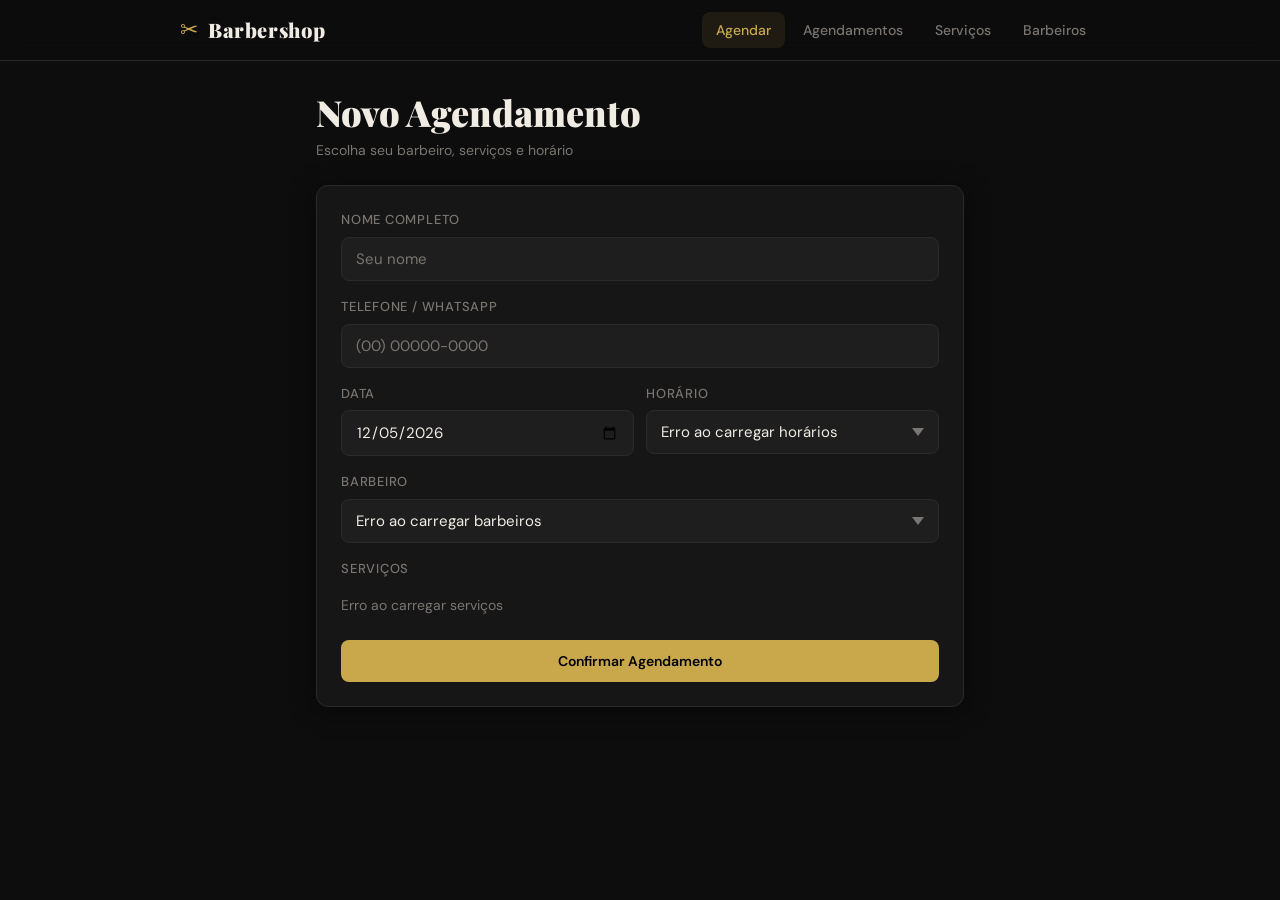
==== src/main/resources/static/index.html @ 6a34d0ed "Front-end / Config" ====
<!DOCTYPE html>
<html lang="pt-BR">
<head>
  <meta charset="UTF-8" />
  <meta name="viewport" content="width=device-width, initial-scale=1.0" />
  <title>Barbearia — Sistema de Agendamento</title>
  <link rel="preconnect" href="https://fonts.googleapis.com" />
  <link href="https://fonts.googleapis.com/css2?family=Playfair+Display:wght@700;900&family=DM+Sans:wght@300;400;500&display=swap" rel="stylesheet" />
  <link rel="stylesheet" href="style.css" />
</head>
<body>

  <!-- NAV -->
  <header class="header">
    <div class="header-inner">
      <div class="logo">
        <span class="logo-icon">✂</span>
        <span class="logo-text">Barbershop</span>
      </div>
      <nav class="nav" id="nav">
        <a href="#" class="nav-link active" data-page="agendar">Agendar</a>
        <a href="#" class="nav-link" data-page="agendamentos">Agendamentos</a>
        <a href="#" class="nav-link" data-page="servicos">Serviços</a>
        <a href="#" class="nav-link" data-page="barbeiros">Barbeiros</a>
      </nav>
      <button class="hamburger" id="hamburger" aria-label="Menu">
        <span></span><span></span><span></span>
      </button>
    </div>
  </header>

  <main class="main">

    <!-- ===== PAGE: AGENDAR ===== -->
    <section class="page active" id="page-agendar">
      <div class="page-header">
        <h1>Novo Agendamento</h1>
        <p>Escolha seu barbeiro, serviços e horário</p>
      </div>

      <form class="form-card" id="form-agendamento" novalidate>

        <div class="form-group">
          <label>Nome completo</label>
          <input type="text" id="nomeCliente" placeholder="Seu nome" required />
        </div>

        <div class="form-group">
          <label>Telefone / WhatsApp</label>
          <input type="tel" id="telefoneCliente" placeholder="(00) 00000-0000" required />
        </div>

        <div class="form-row">
          <div class="form-group">
            <label>Data</label>
            <input type="date" id="data" required />
          </div>
          <div class="form-group">
            <label>Horário</label>
            <select id="horario" required>
              <option value="">Selecione a data primeiro</option>
            </select>
          </div>
        </div>

        <div class="form-group">
          <label>Barbeiro</label>
          <select id="barbeiroId" required>
            <option value="">Carregando...</option>
          </select>
        </div>

        <div class="form-group">
          <label>Serviços</label>
          <div class="servicos-grid" id="servicos-grid">
            <p class="loading-txt">Carregando serviços...</p>
          </div>
        </div>

        <div class="resumo" id="resumo" style="display:none">
          <h3>Resumo</h3>
          <div class="resumo-items" id="resumo-items"></div>
          <div class="resumo-total" id="resumo-total"></div>
        </div>

        <button type="submit" class="btn btn-primary btn-full">
          Confirmar Agendamento
        </button>
      </form>
    </section>

    <!-- ===== PAGE: AGENDAMENTOS ===== -->
    <section class="page" id="page-agendamentos">
      <div class="page-header">
        <h1>Agendamentos</h1>
        <p>Todos os agendamentos cadastrados</p>
      </div>
      <div class="toolbar">
        <button class="btn btn-sm" id="btn-refresh-agend">↻ Atualizar</button>
      </div>
      <div id="lista-agendamentos" class="card-list">
        <p class="loading-txt">Carregando...</p>
      </div>
    </section>

    <!-- ===== PAGE: SERVIÇOS ===== -->
    <section class="page" id="page-servicos">
      <div class="page-header">
        <h1>Serviços</h1>
        <p>Gerencie os serviços oferecidos</p>
      </div>
      <div class="toolbar">
        <button class="btn btn-primary btn-sm" id="btn-novo-servico">+ Novo Serviço</button>
      </div>

      <div class="form-card collapsible" id="form-servico-wrap" style="display:none">
        <h2 id="form-servico-title">Novo Serviço</h2>
        <div class="form-row">
          <div class="form-group">
            <label>Nome</label>
            <input type="text" id="s-nome" placeholder="Ex: Corte Degradê" />
          </div>
          <div class="form-group">
            <label>Preço (R$)</label>
            <input type="number" id="s-preco" placeholder="35.00" step="0.01" min="0" />
          </div>
        </div>
        <div class="form-row">
          <div class="form-group">
            <label>Duração (min)</label>
            <input type="number" id="s-duracao" placeholder="30" min="1" />
          </div>
          <div class="form-group">
            <label>Descrição</label>
            <input type="text" id="s-descricao" placeholder="Descrição opcional" />
          </div>
        </div>
        <div class="form-actions">
          <button class="btn btn-primary" id="btn-salvar-servico">Salvar</button>
          <button class="btn btn-ghost" id="btn-cancelar-servico">Cancelar</button>
        </div>
        <input type="hidden" id="s-id" />
      </div>

      <div id="lista-servicos" class="card-list">
        <p class="loading-txt">Carregando...</p>
      </div>
    </section>

    <!-- ===== PAGE: BARBEIROS ===== -->
    <section class="page" id="page-barbeiros">
      <div class="page-header">
        <h1>Barbeiros</h1>
        <p>Gerencie a equipe</p>
      </div>
      <div class="toolbar">
        <button class="btn btn-primary btn-sm" id="btn-novo-barbeiro">+ Novo Barbeiro</button>
      </div>

      <div class="form-card collapsible" id="form-barbeiro-wrap" style="display:none">
        <h2 id="form-barbeiro-title">Novo Barbeiro</h2>
        <div class="form-row">
          <div class="form-group">
            <label>Nome</label>
            <input type="text" id="b-nome" placeholder="Nome completo" />
          </div>
          <div class="form-group">
            <label>Telefone</label>
            <input type="tel" id="b-telefone" placeholder="(00) 00000-0000" />
          </div>
        </div>
        <div class="form-group">
          <label>E-mail</label>
          <input type="email" id="b-email" placeholder="email@exemplo.com" />
        </div>
        <div class="form-actions">
          <button class="btn btn-primary" id="btn-salvar-barbeiro">Salvar</button>
          <button class="btn btn-ghost" id="btn-cancelar-barbeiro">Cancelar</button>
        </div>
        <input type="hidden" id="b-id" />
      </div>

      <div id="lista-barbeiros" class="card-list">
        <p class="loading-txt">Carregando...</p>
      </div>
    </section>

  </main>

  <div class="toast" id="toast"></div>

  <div class="modal-overlay" id="modal-overlay" style="display:none">
    <div class="modal">
      <p id="modal-msg">Confirmar exclusão?</p>
      <div class="modal-actions">
        <button class="btn btn-danger" id="modal-confirm">Excluir</button>
        <button class="btn btn-ghost" id="modal-cancel">Cancelar</button>
      </div>
    </div>
  </div>

  <script src="app.js"></script>
</body>
</html>
---- src/main/resources/static/style.css ----
*, *::before, *::after { box-sizing: border-box; margin: 0; padding: 0; }

:root {
  --bg:        #0d0d0d;
  --surface:   #161616;
  --surface2:  #1e1e1e;
  --border:    #2a2a2a;
  --gold:      #c9a84c;
  --gold-dim:  #8a6e2e;
  --text:      #f0ece4;
  --muted:     #7a7570;
  --danger:    #c0392b;
  --success:   #27ae60;
  --radius:    12px;
  --shadow:    0 4px 24px rgba(0,0,0,.5);
}

html { scroll-behavior: smooth; }

body {
  background: var(--bg);
  color: var(--text);
  font-family: 'DM Sans', sans-serif;
  font-size: 15px;
  line-height: 1.6;
  min-height: 100vh;
}

.header {
  position: sticky;
  top: 0;
  z-index: 100;
  background: rgba(13,13,13,.92);
  backdrop-filter: blur(12px);
  border-bottom: 1px solid var(--border);
}

.header-inner {
  max-width: 960px;
  margin: 0 auto;
  padding: 0 20px;
  height: 60px;
  display: flex;
  align-items: center;
  justify-content: space-between;
  gap: 16px;
}

.logo { display: flex; align-items: center; gap: 10px; white-space: nowrap; }
.logo-icon { font-size: 22px; color: var(--gold); }
.logo-text {
  font-family: 'Playfair Display', serif;
  font-size: 20px;
  font-weight: 900;
  letter-spacing: 0.03em;
  color: var(--text);
}

.nav { display: flex; gap: 4px; }

.nav-link {
  text-decoration: none;
  padding: 7px 14px;
  border-radius: 8px;
  color: var(--muted);
  font-size: 14px;
  font-weight: 500;
  transition: color .2s, background .2s;
}

.nav-link:hover { color: var(--text); background: var(--surface2); }
.nav-link.active { color: var(--gold); background: rgba(201,168,76,.1); }

.hamburger {
  display: none;
  flex-direction: column;
  gap: 5px;
  background: none;
  border: none;
  cursor: pointer;
  padding: 6px;
}

.hamburger span {
  display: block;
  width: 22px;
  height: 2px;
  background: var(--text);
  border-radius: 2px;
  transition: transform .25s, opacity .25s;
}

@media (max-width: 640px) {
  .hamburger { display: flex; }

  .nav {
    position: fixed;
    top: 60px;
    left: 0;
    right: 0;
    background: var(--surface);
    border-bottom: 1px solid var(--border);
    flex-direction: column;
    padding: 12px 16px 16px;
    gap: 2px;
    transform: translateY(-110%);
    transition: transform .3s ease;
    z-index: 99;
  }

  .nav.open { transform: translateY(0); }
  .nav-link { padding: 12px 14px; font-size: 15px; border-radius: var(--radius); }
}

.main {
  max-width: 680px;
  margin: 0 auto;
  padding: 32px 16px 80px;
}

.page { display: none; }
.page.active { display: block; }

.page-header { margin-bottom: 24px; }

.page-header h1 {
  font-family: 'Playfair Display', serif;
  font-size: clamp(26px, 6vw, 36px);
  font-weight: 900;
  color: var(--text);
  line-height: 1.1;
}

.page-header p { color: var(--muted); margin-top: 6px; font-size: 14px; }

.toolbar { display: flex; justify-content: flex-end; margin-bottom: 16px; }

.form-card {
  background: var(--surface);
  border: 1px solid var(--border);
  border-radius: var(--radius);
  padding: 24px;
  margin-bottom: 24px;
  box-shadow: var(--shadow);
}

.form-card h2 {
  font-family: 'Playfair Display', serif;
  font-size: 18px;
  font-weight: 700;
  margin-bottom: 20px;
  color: var(--gold);
}

.form-group { display: flex; flex-direction: column; gap: 6px; margin-bottom: 16px; }

.form-row { display: grid; grid-template-columns: 1fr 1fr; gap: 12px; }

@media (max-width: 480px) { .form-row { grid-template-columns: 1fr; } }

label {
  font-size: 13px;
  font-weight: 500;
  color: var(--muted);
  text-transform: uppercase;
  letter-spacing: 0.06em;
}

input[type="text"],
input[type="tel"],
input[type="email"],
input[type="date"],
input[type="number"],
select {
  background: var(--surface2);
  border: 1px solid var(--border);
  border-radius: 8px;
  padding: 11px 14px;
  color: var(--text);
  font-family: inherit;
  font-size: 15px;
  transition: border-color .2s, box-shadow .2s;
  width: 100%;
  -webkit-appearance: none;
  appearance: none;
}

input:focus, select:focus {
  outline: none;
  border-color: var(--gold);
  box-shadow: 0 0 0 3px rgba(201,168,76,.15);
}

input::placeholder { color: var(--muted); }

select {
  background-image: url("data:image/svg+xml,%3Csvg xmlns='http://www.w3.org/2000/svg' width='12' height='8' viewBox='0 0 12 8'%3E%3Cpath fill='%237a7570' d='M6 8L0 0h12z'/%3E%3C/svg%3E");
  background-repeat: no-repeat;
  background-position: right 14px center;
  padding-right: 36px;
}

.servicos-grid {
  display: grid;
  grid-template-columns: repeat(auto-fill, minmax(160px, 1fr));
  gap: 10px;
}

.servico-card-check {
  border: 1.5px solid var(--border);
  border-radius: 10px;
  padding: 12px;
  cursor: pointer;
  transition: border-color .2s, background .2s;
  position: relative;
  user-select: none;
}

.servico-card-check input[type="checkbox"] { position: absolute; opacity: 0; width: 0; height: 0; }
.servico-card-check:hover { border-color: var(--gold-dim); }
.servico-card-check.checked { border-color: var(--gold); background: rgba(201,168,76,.08); }
.servico-card-check .sc-nome { font-weight: 500; font-size: 14px; margin-bottom: 4px; }
.servico-card-check .sc-preco { color: var(--gold); font-size: 13px; }
.servico-card-check .sc-duracao { color: var(--muted); font-size: 12px; }

.check-mark {
  position: absolute;
  top: 8px;
  right: 8px;
  width: 18px;
  height: 18px;
  border-radius: 50%;
  border: 1.5px solid var(--border);
  display: flex;
  align-items: center;
  justify-content: center;
  font-size: 10px;
  transition: background .2s, border-color .2s;
}

.checked .check-mark { background: var(--gold); border-color: var(--gold); color: #000; }

.resumo {
  background: var(--surface2);
  border: 1px solid var(--border);
  border-radius: 10px;
  padding: 16px;
  margin: 8px 0 20px;
}

.resumo h3 { font-size: 13px; text-transform: uppercase; letter-spacing: .08em; color: var(--muted); margin-bottom: 12px; }

.resumo-item { display: flex; justify-content: space-between; font-size: 14px; padding: 4px 0; border-bottom: 1px solid var(--border); }

.resumo-total { margin-top: 10px; font-weight: 600; font-size: 16px; color: var(--gold); text-align: right; }

.btn {
  display: inline-flex;
  align-items: center;
  justify-content: center;
  gap: 6px;
  padding: 11px 20px;
  border-radius: 8px;
  font-family: inherit;
  font-size: 14px;
  font-weight: 500;
  cursor: pointer;
  transition: opacity .2s, transform .1s;
  border: 1.5px solid transparent;
  text-decoration: none;
  white-space: nowrap;
}

.btn:active { transform: scale(.97); }
.btn:disabled { opacity: .45; cursor: not-allowed; transform: none !important; }
.btn-primary { background: var(--gold); color: #000; font-weight: 600; }
.btn-primary:hover:not(:disabled) { opacity: .88; }
.btn-ghost { background: transparent; border-color: var(--border); color: var(--muted); }
.btn-ghost:hover { color: var(--text); border-color: var(--muted); }
.btn-danger { background: var(--danger); color: #fff; }
.btn-icon { background: transparent; border: none; color: var(--muted); padding: 6px 8px; font-size: 15px; }
.btn-icon:hover { color: var(--text); }
.btn-icon.del:hover { color: var(--danger); }
.btn-full { width: 100%; }
.btn-sm { padding: 8px 14px; font-size: 13px; }

.card-list { display: flex; flex-direction: column; gap: 12px; }

.item-card {
  background: var(--surface);
  border: 1px solid var(--border);
  border-radius: var(--radius);
  padding: 16px 20px;
  display: flex;
  align-items: center;
  gap: 16px;
  animation: fadeUp .3s ease both;
}

@keyframes fadeUp {
  from { opacity: 0; transform: translateY(8px); }
  to   { opacity: 1; transform: none; }
}

.item-card-body { flex: 1; min-width: 0; }
.item-card-title { font-weight: 600; font-size: 15px; margin-bottom: 4px; white-space: nowrap; overflow: hidden; text-overflow: ellipsis; }
.item-card-sub { font-size: 13px; color: var(--muted); }
.item-card-actions { display: flex; gap: 2px; flex-shrink: 0; }

.badge {
  display: inline-block;
  background: rgba(201,168,76,.12);
  color: var(--gold);
  font-size: 12px;
  font-weight: 600;
  padding: 3px 10px;
  border-radius: 20px;
  margin-top: 4px;
}

.form-actions { display: flex; gap: 10px; margin-top: 20px; flex-wrap: wrap; }

.toast {
  position: fixed;
  bottom: 24px;
  left: 50%;
  transform: translateX(-50%) translateY(80px);
  background: var(--surface);
  border: 1px solid var(--border);
  color: var(--text);
  padding: 12px 22px;
  border-radius: 40px;
  font-size: 14px;
  font-weight: 500;
  box-shadow: var(--shadow);
  opacity: 0;
  transition: transform .3s ease, opacity .3s ease;
  z-index: 500;
  pointer-events: none;
  white-space: nowrap;
  max-width: calc(100vw - 32px);
}

.toast.show { opacity: 1; transform: translateX(-50%) translateY(0); }
.toast.success { border-color: var(--success); color: var(--success); }
.toast.error   { border-color: var(--danger);  color: #e74c3c; }

.modal-overlay {
  position: fixed;
  inset: 0;
  background: rgba(0,0,0,.7);
  z-index: 200;
  display: flex;
  align-items: center;
  justify-content: center;
  padding: 16px;
}

.modal {
  background: var(--surface);
  border: 1px solid var(--border);
  border-radius: var(--radius);
  padding: 28px;
  max-width: 360px;
  width: 100%;
  box-shadow: var(--shadow);
}

.modal p { font-size: 16px; margin-bottom: 20px; color: var(--text); }
.modal-actions { display: flex; gap: 10px; }

.loading-txt { color: var(--muted); font-size: 14px; padding: 8px 0; }

.empty-state { text-align: center; padding: 48px 0; color: var(--muted); }
.empty-state .empty-icon { font-size: 36px; margin-bottom: 12px; }
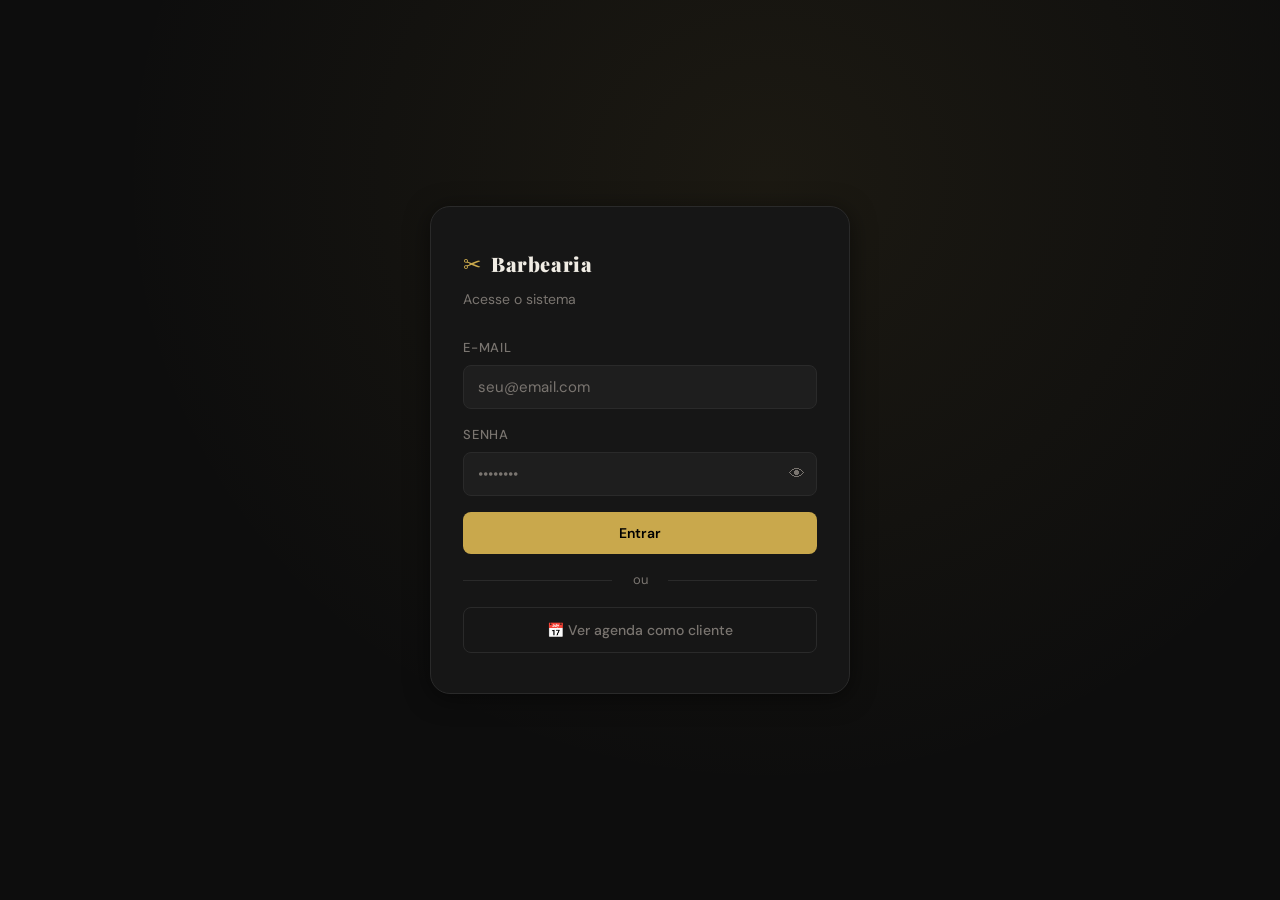
==== commit e92dd933: "Ajustes" ====
--- a/src/main/resources/static/index.html
+++ b/src/main/resources/static/index.html
@@ -3,202 +3,42 @@
 <head>
   <meta charset="UTF-8" />
   <meta name="viewport" content="width=device-width, initial-scale=1.0" />
-  <title>Barbearia — Sistema de Agendamento</title>
+  <title>Barbearia — Login</title>
   <link rel="preconnect" href="https://fonts.googleapis.com" />
   <link href="https://fonts.googleapis.com/css2?family=Playfair+Display:wght@700;900&family=DM+Sans:wght@300;400;500&display=swap" rel="stylesheet" />
   <link rel="stylesheet" href="style.css" />
 </head>
-<body>
+<body class="login-body">
 
-  <!-- NAV -->
-  <header class="header">
-    <div class="header-inner">
-      <div class="logo">
+  <div class="login-wrap">
+    <div class="login-card">
+      <div class="login-logo">
         <span class="logo-icon">✂</span>
-        <span class="logo-text">Barbershop</span>
+        <span class="logo-text">Barbearia</span>
       </div>
-      <nav class="nav" id="nav">
-        <a href="#" class="nav-link active" data-page="agendar">Agendar</a>
-        <a href="#" class="nav-link" data-page="agendamentos">Agendamentos</a>
-        <a href="#" class="nav-link" data-page="servicos">Serviços</a>
-        <a href="#" class="nav-link" data-page="barbeiros">Barbeiros</a>
-      </nav>
-      <button class="hamburger" id="hamburger" aria-label="Menu">
-        <span></span><span></span><span></span>
-      </button>
-    </div>
-  </header>
+      <p class="login-sub">Acesse o sistema</p>
 
-  <main class="main">
-
-    <!-- ===== PAGE: AGENDAR ===== -->
-    <section class="page active" id="page-agendar">
-      <div class="page-header">
-        <h1>Novo Agendamento</h1>
-        <p>Escolha seu barbeiro, serviços e horário</p>
+      <div class="form-group">
+        <label>E-mail</label>
+        <input type="email" id="login-email" placeholder="seu@email.com" />
+      </div>
+      <div class="form-group">
+        <label>Senha</label>
+        <div class="input-pw">
+          <input type="password" id="login-senha" placeholder="••••••••" />
+          <button class="pw-toggle" id="pw-toggle" type="button">👁</button>
+        </div>
       </div>
 
-      <form class="form-card" id="form-agendamento" novalidate>
+      <button class="btn btn-primary btn-full" id="btn-login">Entrar</button>
 
-        <div class="form-group">
-          <label>Nome completo</label>
-          <input type="text" id="nomeCliente" placeholder="Seu nome" required />
-        </div>
+      <div class="login-divider">ou</div>
 
-        <div class="form-group">
-          <label>Telefone / WhatsApp</label>
-          <input type="tel" id="telefoneCliente" placeholder="(00) 00000-0000" required />
-        </div>
-
-        <div class="form-row">
-          <div class="form-group">
-            <label>Data</label>
-            <input type="date" id="data" required />
-          </div>
-          <div class="form-group">
-            <label>Horário</label>
-            <select id="horario" required>
-              <option value="">Selecione a data primeiro</option>
-            </select>
-          </div>
-        </div>
-
-        <div class="form-group">
-          <label>Barbeiro</label>
-          <select id="barbeiroId" required>
-            <option value="">Carregando...</option>
-          </select>
-        </div>
-
-        <div class="form-group">
-          <label>Serviços</label>
-          <div class="servicos-grid" id="servicos-grid">
-            <p class="loading-txt">Carregando serviços...</p>
-          </div>
-        </div>
-
-        <div class="resumo" id="resumo" style="display:none">
-          <h3>Resumo</h3>
-          <div class="resumo-items" id="resumo-items"></div>
-          <div class="resumo-total" id="resumo-total"></div>
-        </div>
-
-        <button type="submit" class="btn btn-primary btn-full">
-          Confirmar Agendamento
-        </button>
-      </form>
-    </section>
-
-    <!-- ===== PAGE: AGENDAMENTOS ===== -->
-    <section class="page" id="page-agendamentos">
-      <div class="page-header">
-        <h1>Agendamentos</h1>
-        <p>Todos os agendamentos cadastrados</p>
-      </div>
-      <div class="toolbar">
-        <button class="btn btn-sm" id="btn-refresh-agend">↻ Atualizar</button>
-      </div>
-      <div id="lista-agendamentos" class="card-list">
-        <p class="loading-txt">Carregando...</p>
-      </div>
-    </section>
-
-    <!-- ===== PAGE: SERVIÇOS ===== -->
-    <section class="page" id="page-servicos">
-      <div class="page-header">
-        <h1>Serviços</h1>
-        <p>Gerencie os serviços oferecidos</p>
-      </div>
-      <div class="toolbar">
-        <button class="btn btn-primary btn-sm" id="btn-novo-servico">+ Novo Serviço</button>
-      </div>
-
-      <div class="form-card collapsible" id="form-servico-wrap" style="display:none">
-        <h2 id="form-servico-title">Novo Serviço</h2>
-        <div class="form-row">
-          <div class="form-group">
-            <label>Nome</label>
-            <input type="text" id="s-nome" placeholder="Ex: Corte Degradê" />
-          </div>
-          <div class="form-group">
-            <label>Preço (R$)</label>
-            <input type="number" id="s-preco" placeholder="35.00" step="0.01" min="0" />
-          </div>
-        </div>
-        <div class="form-row">
-          <div class="form-group">
-            <label>Duração (min)</label>
-            <input type="number" id="s-duracao" placeholder="30" min="1" />
-          </div>
-          <div class="form-group">
-            <label>Descrição</label>
-            <input type="text" id="s-descricao" placeholder="Descrição opcional" />
-          </div>
-        </div>
-        <div class="form-actions">
-          <button class="btn btn-primary" id="btn-salvar-servico">Salvar</button>
-          <button class="btn btn-ghost" id="btn-cancelar-servico">Cancelar</button>
-        </div>
-        <input type="hidden" id="s-id" />
-      </div>
-
-      <div id="lista-servicos" class="card-list">
-        <p class="loading-txt">Carregando...</p>
-      </div>
-    </section>
-
-    <!-- ===== PAGE: BARBEIROS ===== -->
-    <section class="page" id="page-barbeiros">
-      <div class="page-header">
-        <h1>Barbeiros</h1>
-        <p>Gerencie a equipe</p>
-      </div>
-      <div class="toolbar">
-        <button class="btn btn-primary btn-sm" id="btn-novo-barbeiro">+ Novo Barbeiro</button>
-      </div>
-
-      <div class="form-card collapsible" id="form-barbeiro-wrap" style="display:none">
-        <h2 id="form-barbeiro-title">Novo Barbeiro</h2>
-        <div class="form-row">
-          <div class="form-group">
-            <label>Nome</label>
-            <input type="text" id="b-nome" placeholder="Nome completo" />
-          </div>
-          <div class="form-group">
-            <label>Telefone</label>
-            <input type="tel" id="b-telefone" placeholder="(00) 00000-0000" />
-          </div>
-        </div>
-        <div class="form-group">
-          <label>E-mail</label>
-          <input type="email" id="b-email" placeholder="email@exemplo.com" />
-        </div>
-        <div class="form-actions">
-          <button class="btn btn-primary" id="btn-salvar-barbeiro">Salvar</button>
-          <button class="btn btn-ghost" id="btn-cancelar-barbeiro">Cancelar</button>
-        </div>
-        <input type="hidden" id="b-id" />
-      </div>
-
-      <div id="lista-barbeiros" class="card-list">
-        <p class="loading-txt">Carregando...</p>
-      </div>
-    </section>
-
-  </main>
-
-  <div class="toast" id="toast"></div>
-
-  <div class="modal-overlay" id="modal-overlay" style="display:none">
-    <div class="modal">
-      <p id="modal-msg">Confirmar exclusão?</p>
-      <div class="modal-actions">
-        <button class="btn btn-danger" id="modal-confirm">Excluir</button>
-        <button class="btn btn-ghost" id="modal-cancel">Cancelar</button>
-      </div>
+      <a href="cliente.html" class="btn btn-ghost btn-full">📅 Ver agenda como cliente</a>
     </div>
   </div>
 
-  <script src="app.js"></script>
+  <div class="toast" id="toast"></div>
+  <script src="auth.js"></script>
 </body>
-</html>+</html>
--- a/src/main/resources/static/style.css
+++ b/src/main/resources/static/style.css
@@ -1,18 +1,19 @@
+/* ========= RESET & BASE ========= */
 *, *::before, *::after { box-sizing: border-box; margin: 0; padding: 0; }
 
 :root {
-  --bg:        #0d0d0d;
-  --surface:   #161616;
-  --surface2:  #1e1e1e;
-  --border:    #2a2a2a;
-  --gold:      #c9a84c;
-  --gold-dim:  #8a6e2e;
-  --text:      #f0ece4;
-  --muted:     #7a7570;
-  --danger:    #c0392b;
-  --success:   #27ae60;
-  --radius:    12px;
-  --shadow:    0 4px 24px rgba(0,0,0,.5);
+  --bg:       #0d0d0d;
+  --surface:  #161616;
+  --surface2: #1e1e1e;
+  --border:   #2a2a2a;
+  --gold:     #c9a84c;
+  --gold-dim: #8a6e2e;
+  --text:     #f0ece4;
+  --muted:    #7a7570;
+  --danger:   #c0392b;
+  --success:  #27ae60;
+  --radius:   12px;
+  --shadow:   0 4px 24px rgba(0,0,0,.5);
 }
 
 html { scroll-behavior: smooth; }
@@ -26,6 +27,76 @@
   min-height: 100vh;
 }
 
+/* ========= LOGIN PAGE ========= */
+.login-body {
+  display: flex;
+  align-items: center;
+  justify-content: center;
+  min-height: 100vh;
+  padding: 20px;
+  background: radial-gradient(ellipse at 60% 20%, rgba(201,168,76,.08) 0%, transparent 60%), var(--bg);
+}
+
+.login-wrap { width: 100%; max-width: 420px; }
+
+.login-card {
+  background: var(--surface);
+  border: 1px solid var(--border);
+  border-radius: 20px;
+  padding: 40px 32px;
+  box-shadow: var(--shadow);
+}
+
+.login-logo {
+  display: flex;
+  align-items: center;
+  gap: 10px;
+  margin-bottom: 6px;
+}
+
+.login-sub {
+  color: var(--muted);
+  font-size: 14px;
+  margin-bottom: 28px;
+}
+
+.login-divider {
+  text-align: center;
+  color: var(--muted);
+  font-size: 13px;
+  margin: 16px 0;
+  position: relative;
+}
+
+.login-divider::before, .login-divider::after {
+  content: '';
+  position: absolute;
+  top: 50%;
+  width: 42%;
+  height: 1px;
+  background: var(--border);
+}
+
+.login-divider::before { left: 0; }
+.login-divider::after  { right: 0; }
+
+.input-pw { position: relative; }
+.input-pw input { padding-right: 44px; }
+
+.pw-toggle {
+  position: absolute;
+  right: 12px;
+  top: 50%;
+  transform: translateY(-50%);
+  background: none;
+  border: none;
+  cursor: pointer;
+  font-size: 16px;
+  padding: 0;
+  color: var(--muted);
+}
+
+/* ========= HEADER ========= */
 .header {
   position: sticky;
   top: 0;
@@ -42,19 +113,37 @@
   height: 60px;
   display: flex;
   align-items: center;
-  justify-content: space-between;
   gap: 16px;
 }
 
-.logo { display: flex; align-items: center; gap: 10px; white-space: nowrap; }
+.logo {
+  display: flex;
+  align-items: center;
+  gap: 10px;
+  white-space: nowrap;
+  margin-right: auto;
+}
+
 .logo-icon { font-size: 22px; color: var(--gold); }
+
 .logo-text {
   font-family: 'Playfair Display', serif;
   font-size: 20px;
   font-weight: 900;
   letter-spacing: 0.03em;
-  color: var(--text);
-}
+}
+
+.role-badge {
+  font-size: 11px;
+  font-weight: 600;
+  padding: 2px 8px;
+  border-radius: 20px;
+  text-transform: uppercase;
+  letter-spacing: .06em;
+}
+
+.role-badge.admin   { background: rgba(201,168,76,.15); color: var(--gold); }
+.role-badge.barbeiro { background: rgba(39,174,96,.15);  color: #2ecc71; }
 
 .nav { display: flex; gap: 4px; }
 
@@ -71,6 +160,22 @@
 .nav-link:hover { color: var(--text); background: var(--surface2); }
 .nav-link.active { color: var(--gold); background: rgba(201,168,76,.1); }
 
+.header-right {
+  display: flex;
+  align-items: center;
+  gap: 10px;
+  margin-left: auto;
+}
+
+.user-name {
+  font-size: 13px;
+  color: var(--muted);
+  white-space: nowrap;
+  overflow: hidden;
+  text-overflow: ellipsis;
+  max-width: 120px;
+}
+
 .hamburger {
   display: none;
   flex-direction: column;
@@ -87,17 +192,13 @@
   height: 2px;
   background: var(--text);
   border-radius: 2px;
-  transition: transform .25s, opacity .25s;
 }
 
 @media (max-width: 640px) {
   .hamburger { display: flex; }
-
   .nav {
     position: fixed;
-    top: 60px;
-    left: 0;
-    right: 0;
+    top: 60px; left: 0; right: 0;
     background: var(--surface);
     border-bottom: 1px solid var(--border);
     flex-direction: column;
@@ -107,11 +208,12 @@
     transition: transform .3s ease;
     z-index: 99;
   }
-
   .nav.open { transform: translateY(0); }
   .nav-link { padding: 12px 14px; font-size: 15px; border-radius: var(--radius); }
-}
-
+  .user-name { display: none; }
+}
+
+/* ========= MAIN ========= */
 .main {
   max-width: 680px;
   margin: 0 auto;
@@ -127,14 +229,32 @@
   font-family: 'Playfair Display', serif;
   font-size: clamp(26px, 6vw, 36px);
   font-weight: 900;
+  line-height: 1.1;
+}
+
+.page-header p { color: var(--muted); margin-top: 6px; font-size: 14px; }
+
+.toolbar {
+  display: flex;
+  align-items: center;
+  gap: 8px;
+  justify-content: flex-end;
+  margin-bottom: 16px;
+  flex-wrap: wrap;
+}
+
+.input-inline {
+  background: var(--surface2);
+  border: 1px solid var(--border);
+  border-radius: 8px;
+  padding: 7px 12px;
   color: var(--text);
-  line-height: 1.1;
-}
-
-.page-header p { color: var(--muted); margin-top: 6px; font-size: 14px; }
-
-.toolbar { display: flex; justify-content: flex-end; margin-bottom: 16px; }
-
+  font-family: inherit;
+  font-size: 14px;
+  -webkit-appearance: none;
+}
+
+/* ========= FORM CARD ========= */
 .form-card {
   background: var(--surface);
   border: 1px solid var(--border);
@@ -153,7 +273,6 @@
 }
 
 .form-group { display: flex; flex-direction: column; gap: 6px; margin-bottom: 16px; }
-
 .form-row { display: grid; grid-template-columns: 1fr 1fr; gap: 12px; }
 
 @media (max-width: 480px) { .form-row { grid-template-columns: 1fr; } }
@@ -166,12 +285,8 @@
   letter-spacing: 0.06em;
 }
 
-input[type="text"],
-input[type="tel"],
-input[type="email"],
-input[type="date"],
-input[type="number"],
-select {
+input[type="text"], input[type="tel"], input[type="email"],
+input[type="date"], input[type="number"], input[type="password"], select {
   background: var(--surface2);
   border: 1px solid var(--border);
   border-radius: 8px;
@@ -200,6 +315,44 @@
   padding-right: 36px;
 }
 
+/* ========= BARBEIROS GRID (cliente) ========= */
+.barbeiros-grid {
+  display: grid;
+  grid-template-columns: repeat(auto-fill, minmax(140px, 1fr));
+  gap: 10px;
+}
+
+.barbeiro-card-check {
+  border: 1.5px solid var(--border);
+  border-radius: 10px;
+  padding: 14px 12px;
+  cursor: pointer;
+  text-align: center;
+  transition: border-color .2s, background .2s;
+  position: relative;
+  user-select: none;
+}
+
+.barbeiro-card-check input[type="radio"] { position: absolute; opacity: 0; width: 0; height: 0; }
+.barbeiro-card-check:hover { border-color: var(--gold-dim); }
+.barbeiro-card-check.selected { border-color: var(--gold); background: rgba(201,168,76,.08); }
+
+.bc-avatar {
+  width: 44px; height: 44px;
+  border-radius: 50%;
+  background: var(--gold-dim);
+  color: #fff;
+  font-size: 18px;
+  font-weight: 700;
+  display: flex;
+  align-items: center;
+  justify-content: center;
+  margin: 0 auto 8px;
+}
+
+.bc-nome { font-weight: 500; font-size: 14px; }
+
+/* ========= SERVIÇOS GRID ========= */
 .servicos-grid {
   display: grid;
   grid-template-columns: repeat(auto-fill, minmax(160px, 1fr));
@@ -224,22 +377,18 @@
 .servico-card-check .sc-duracao { color: var(--muted); font-size: 12px; }
 
 .check-mark {
-  position: absolute;
-  top: 8px;
-  right: 8px;
-  width: 18px;
-  height: 18px;
+  position: absolute; top: 8px; right: 8px;
+  width: 18px; height: 18px;
   border-radius: 50%;
   border: 1.5px solid var(--border);
-  display: flex;
-  align-items: center;
-  justify-content: center;
+  display: flex; align-items: center; justify-content: center;
   font-size: 10px;
   transition: background .2s, border-color .2s;
 }
 
 .checked .check-mark { background: var(--gold); border-color: var(--gold); color: #000; }
 
+/* ========= RESUMO ========= */
 .resumo {
   background: var(--surface2);
   border: 1px solid var(--border);
@@ -249,11 +398,32 @@
 }
 
 .resumo h3 { font-size: 13px; text-transform: uppercase; letter-spacing: .08em; color: var(--muted); margin-bottom: 12px; }
-
 .resumo-item { display: flex; justify-content: space-between; font-size: 14px; padding: 4px 0; border-bottom: 1px solid var(--border); }
-
 .resumo-total { margin-top: 10px; font-weight: 600; font-size: 16px; color: var(--gold); text-align: right; }
 
+/* ========= CONFIRM BOX ========= */
+.confirm-box {
+  background: var(--surface);
+  border: 1px solid var(--border);
+  border-radius: var(--radius);
+  padding: 48px 32px;
+  text-align: center;
+}
+
+.confirm-icon {
+  width: 64px; height: 64px;
+  background: var(--success);
+  border-radius: 50%;
+  color: #fff;
+  font-size: 28px;
+  display: flex; align-items: center; justify-content: center;
+  margin: 0 auto 20px;
+}
+
+.confirm-box h2 { font-family: 'Playfair Display', serif; font-size: 24px; margin-bottom: 12px; }
+.confirm-box p  { color: var(--muted); font-size: 15px; margin-bottom: 24px; }
+
+/* ========= BUTTONS ========= */
 .btn {
   display: inline-flex;
   align-items: center;
@@ -273,17 +443,18 @@
 
 .btn:active { transform: scale(.97); }
 .btn:disabled { opacity: .45; cursor: not-allowed; transform: none !important; }
-.btn-primary { background: var(--gold); color: #000; font-weight: 600; }
+.btn-primary  { background: var(--gold); color: #000; font-weight: 600; }
 .btn-primary:hover:not(:disabled) { opacity: .88; }
-.btn-ghost { background: transparent; border-color: var(--border); color: var(--muted); }
+.btn-ghost    { background: transparent; border-color: var(--border); color: var(--muted); }
 .btn-ghost:hover { color: var(--text); border-color: var(--muted); }
-.btn-danger { background: var(--danger); color: #fff; }
-.btn-icon { background: transparent; border: none; color: var(--muted); padding: 6px 8px; font-size: 15px; }
+.btn-danger   { background: var(--danger); color: #fff; }
+.btn-icon     { background: transparent; border: none; color: var(--muted); padding: 6px 8px; font-size: 15px; }
 .btn-icon:hover { color: var(--text); }
 .btn-icon.del:hover { color: var(--danger); }
 .btn-full { width: 100%; }
-.btn-sm { padding: 8px 14px; font-size: 13px; }
-
+.btn-sm   { padding: 8px 14px; font-size: 13px; }
+
+/* ========= CARD LIST ========= */
 .card-list { display: flex; flex-direction: column; gap: 12px; }
 
 .item-card {
@@ -304,7 +475,7 @@
 
 .item-card-body { flex: 1; min-width: 0; }
 .item-card-title { font-weight: 600; font-size: 15px; margin-bottom: 4px; white-space: nowrap; overflow: hidden; text-overflow: ellipsis; }
-.item-card-sub { font-size: 13px; color: var(--muted); }
+.item-card-sub   { font-size: 13px; color: var(--muted); }
 .item-card-actions { display: flex; gap: 2px; flex-shrink: 0; }
 
 .badge {
@@ -320,10 +491,10 @@
 
 .form-actions { display: flex; gap: 10px; margin-top: 20px; flex-wrap: wrap; }
 
+/* ========= TOAST ========= */
 .toast {
   position: fixed;
-  bottom: 24px;
-  left: 50%;
+  bottom: 24px; left: 50%;
   transform: translateX(-50%) translateY(80px);
   background: var(--surface);
   border: 1px solid var(--border);
@@ -341,18 +512,16 @@
   max-width: calc(100vw - 32px);
 }
 
-.toast.show { opacity: 1; transform: translateX(-50%) translateY(0); }
+.toast.show    { opacity: 1; transform: translateX(-50%) translateY(0); }
 .toast.success { border-color: var(--success); color: var(--success); }
 .toast.error   { border-color: var(--danger);  color: #e74c3c; }
 
+/* ========= MODAL ========= */
 .modal-overlay {
-  position: fixed;
-  inset: 0;
+  position: fixed; inset: 0;
   background: rgba(0,0,0,.7);
   z-index: 200;
-  display: flex;
-  align-items: center;
-  justify-content: center;
+  display: flex; align-items: center; justify-content: center;
   padding: 16px;
 }
 
@@ -361,15 +530,14 @@
   border: 1px solid var(--border);
   border-radius: var(--radius);
   padding: 28px;
-  max-width: 360px;
-  width: 100%;
+  max-width: 360px; width: 100%;
   box-shadow: var(--shadow);
 }
 
-.modal p { font-size: 16px; margin-bottom: 20px; color: var(--text); }
+.modal p { font-size: 16px; margin-bottom: 20px; }
 .modal-actions { display: flex; gap: 10px; }
 
 .loading-txt { color: var(--muted); font-size: 14px; padding: 8px 0; }
 
 .empty-state { text-align: center; padding: 48px 0; color: var(--muted); }
-.empty-state .empty-icon { font-size: 36px; margin-bottom: 12px; }+.empty-state .empty-icon { font-size: 36px; margin-bottom: 12px; }
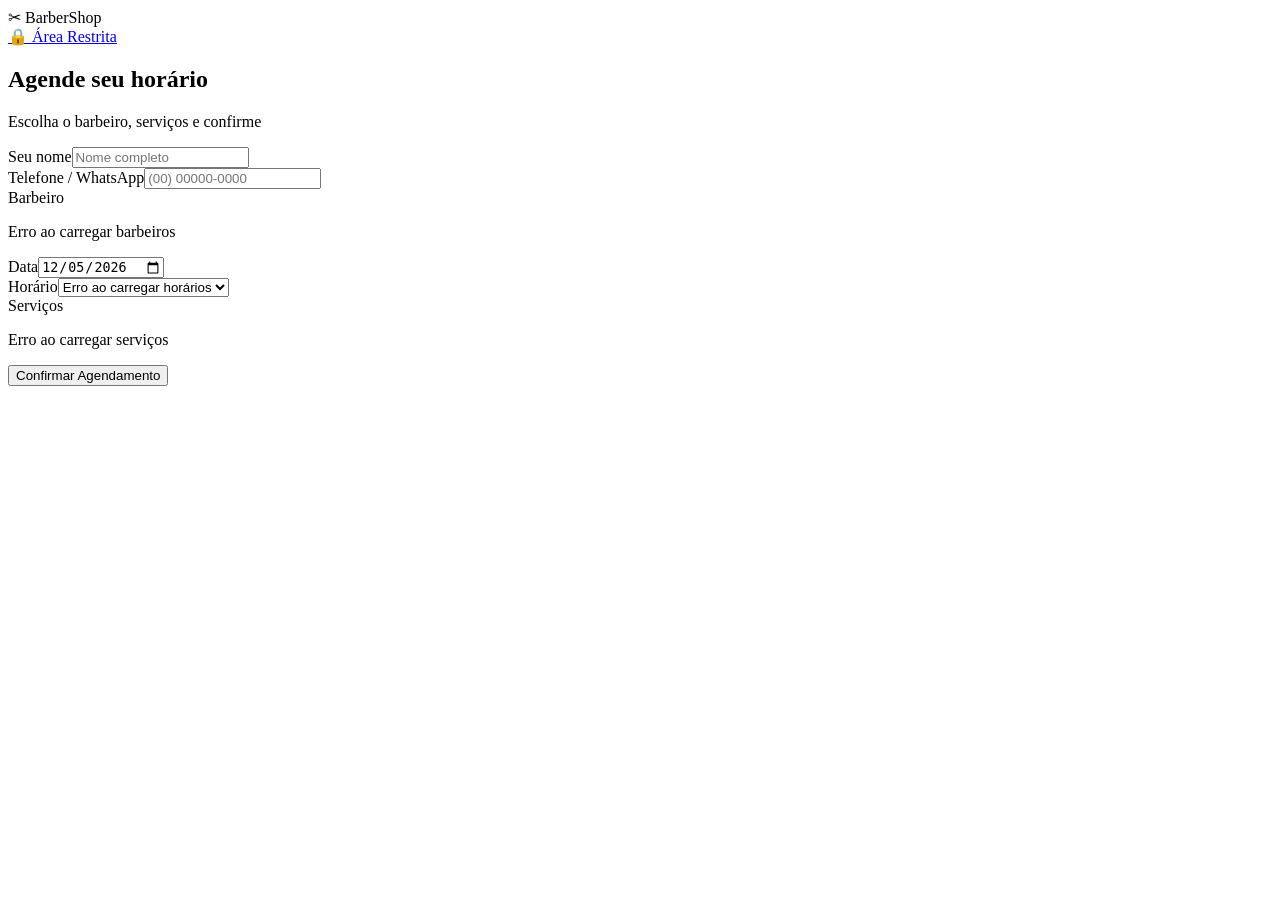
==== commit b05b2d8b: "Front Atualizado" ====
--- a/src/main/resources/static/index.html
+++ b/src/main/resources/static/index.html
@@ -3,42 +3,74 @@
 <head>
   <meta charset="UTF-8" />
   <meta name="viewport" content="width=device-width, initial-scale=1.0" />
-  <title>Barbearia — Login</title>
+  <title>Barbearia — Agendar</title>
   <link rel="preconnect" href="https://fonts.googleapis.com" />
   <link href="https://fonts.googleapis.com/css2?family=Playfair+Display:wght@700;900&family=DM+Sans:wght@300;400;500&display=swap" rel="stylesheet" />
-  <link rel="stylesheet" href="style.css" />
+  <link rel="stylesheet" href="../CSS/style.css" />
 </head>
-<body class="login-body">
+<body>
 
-  <div class="login-wrap">
-    <div class="login-card">
-      <div class="login-logo">
+  <header class="header">
+    <div class="header-inner">
+      <div class="logo">
         <span class="logo-icon">✂</span>
-        <span class="logo-text">Barbearia</span>
+        <span class="logo-text">BarberShop</span>
       </div>
-      <p class="login-sub">Acesse o sistema</p>
+      <div class="header-right">
+        <a href="HTML/login.html" class="btn btn-primary btn-sm"> 🔒 Área Restrita </a>
+      </div>
+    </div>
+  </header>
 
-      <div class="form-group">
-        <label>E-mail</label>
-        <input type="email" id="login-email" placeholder="seu@email.com" />
-      </div>
-      <div class="form-group">
-        <label>Senha</label>
-        <div class="input-pw">
-          <input type="password" id="login-senha" placeholder="••••••••" />
-          <button class="pw-toggle" id="pw-toggle" type="button">👁</button>
-        </div>
+  <main class="main">
+
+    <section id="page-cliente">
+      <div class="page-header">
+        <h1>Agende seu horário</h1>
+        <p>Escolha o barbeiro, serviços e confirme</p>
       </div>
 
-      <button class="btn btn-primary btn-full" id="btn-login">Entrar</button>
+      <form class="form-card" id="form-cliente" novalidate>
+        <div class="form-group"><label>Seu nome</label><input type="text" id="nomeCliente" placeholder="Nome completo" required /></div>
+        <div class="form-group"><label>Telefone / WhatsApp</label><input type="tel" id="telefoneCliente" placeholder="(00) 00000-0000" required /></div>
 
-      <div class="login-divider">ou</div>
+        <div class="form-group">
+          <label>Barbeiro</label>
+          <div class="barbeiros-grid" id="barbeiros-grid"><p class="loading-txt">Carregando...</p></div>
+        </div>
 
-      <a href="cliente.html" class="btn btn-ghost btn-full">📅 Ver agenda como cliente</a>
-    </div>
-  </div>
+        <div class="form-row">
+          <div class="form-group"><label>Data</label><input type="date" id="data" required /></div>
+          <div class="form-group"><label>Horário</label><select id="horario" required><option value="">Selecione a data primeiro</option></select></div>
+        </div>
+
+        <div class="form-group">
+          <label>Serviços</label>
+          <div class="servicos-grid" id="servicos-grid"><p class="loading-txt">Carregando serviços...</p></div>
+        </div>
+
+        <div class="resumo" id="resumo" style="display:none">
+          <h3>Resumo</h3>
+          <div class="resumo-items" id="resumo-items"></div>
+          <div class="resumo-total" id="resumo-total"></div>
+        </div>
+
+        <button type="submit" class="btn btn-primary btn-full">Confirmar Agendamento</button>
+      </form>
+
+      <!-- Confirmação -->
+      <div class="confirm-box" id="confirm-box" style="display:none">
+        <div class="confirm-icon">✓</div>
+        <h2>Agendamento confirmado!</h2>
+        <p id="confirm-msg"></p>
+        <button class="btn btn-primary" id="btn-novo-agend">Fazer outro agendamento</button>
+      </div>
+    </section>
+
+  </main>
 
   <div class="toast" id="toast"></div>
-  <script src="auth.js"></script>
+  <script src="JavaScript/app.js"></script>
+  <script src="JavaScript/cliente.js"></script>
 </body>
 </html>
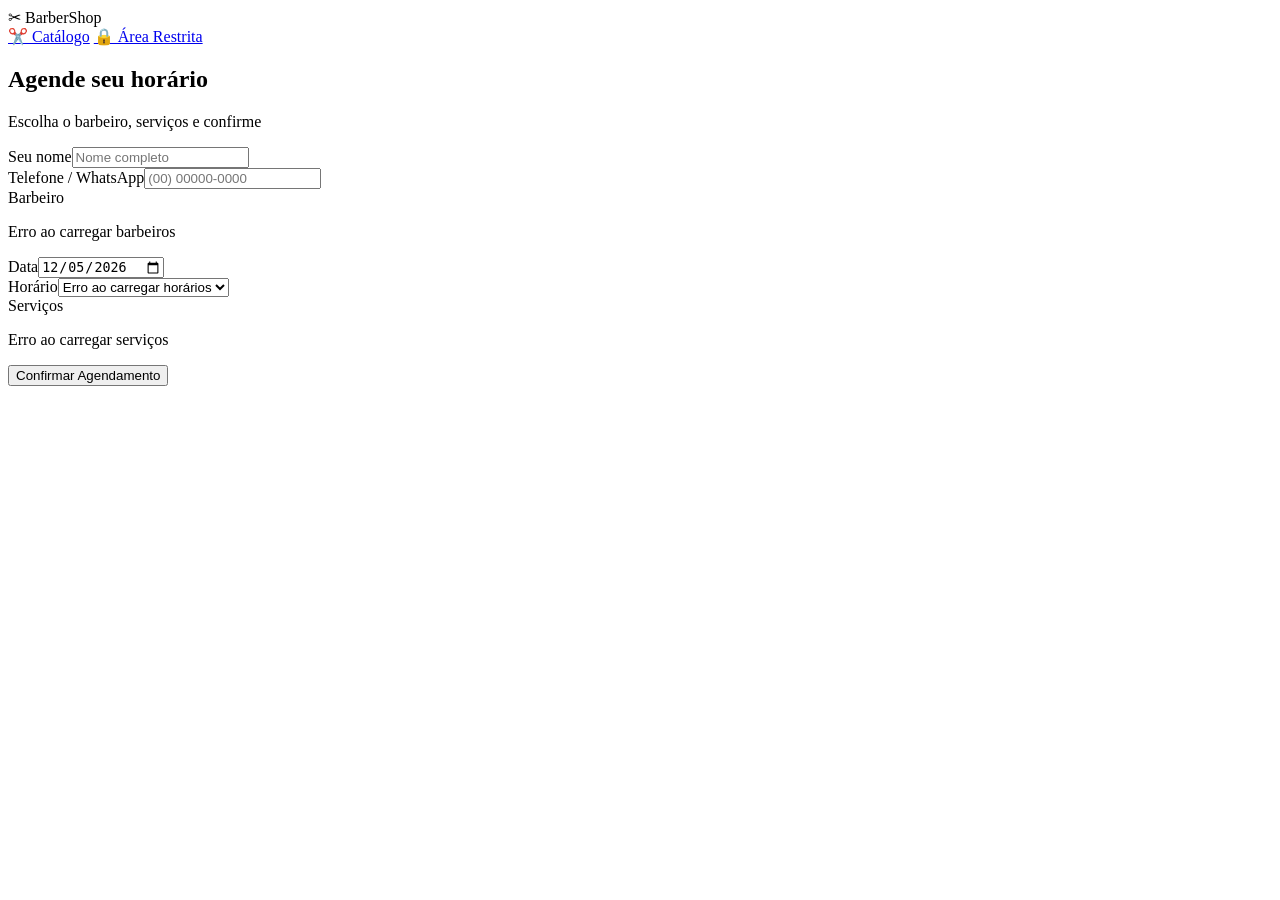
==== commit 687d7904: "Tela de catálogo" ====
--- a/src/main/resources/static/index.html
+++ b/src/main/resources/static/index.html
@@ -17,6 +17,7 @@
         <span class="logo-text">BarberShop</span>
       </div>
       <div class="header-right">
+        <a href="HTML/catalogo.html" class="btn btn-ghost btn-sm">✂️ Catálogo</a>
         <a href="HTML/login.html" class="btn btn-primary btn-sm"> 🔒 Área Restrita </a>
       </div>
     </div>
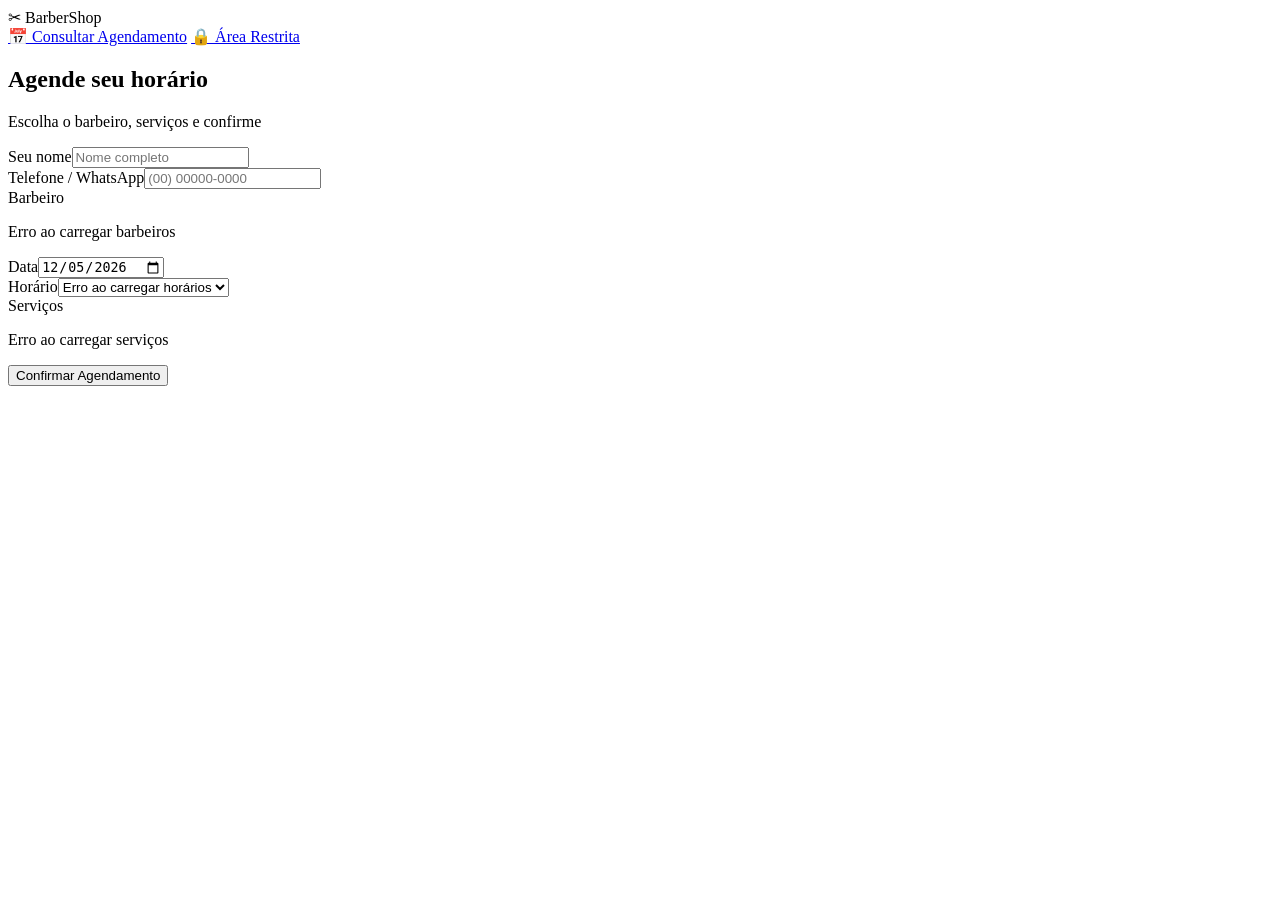
==== commit 42966505: "Consulta cliente" ====
--- a/src/main/resources/static/index.html
+++ b/src/main/resources/static/index.html
@@ -17,7 +17,7 @@
         <span class="logo-text">BarberShop</span>
       </div>
       <div class="header-right">
-        <a href="HTML/catalogo.html" class="btn btn-ghost btn-sm">✂️ Catálogo</a>
+        <a href="HTML/consultarAgend.html" class="btn btn-primary btn-sm">📅 Consultar Agendamento</a>
         <a href="HTML/login.html" class="btn btn-primary btn-sm"> 🔒 Área Restrita </a>
       </div>
     </div>
